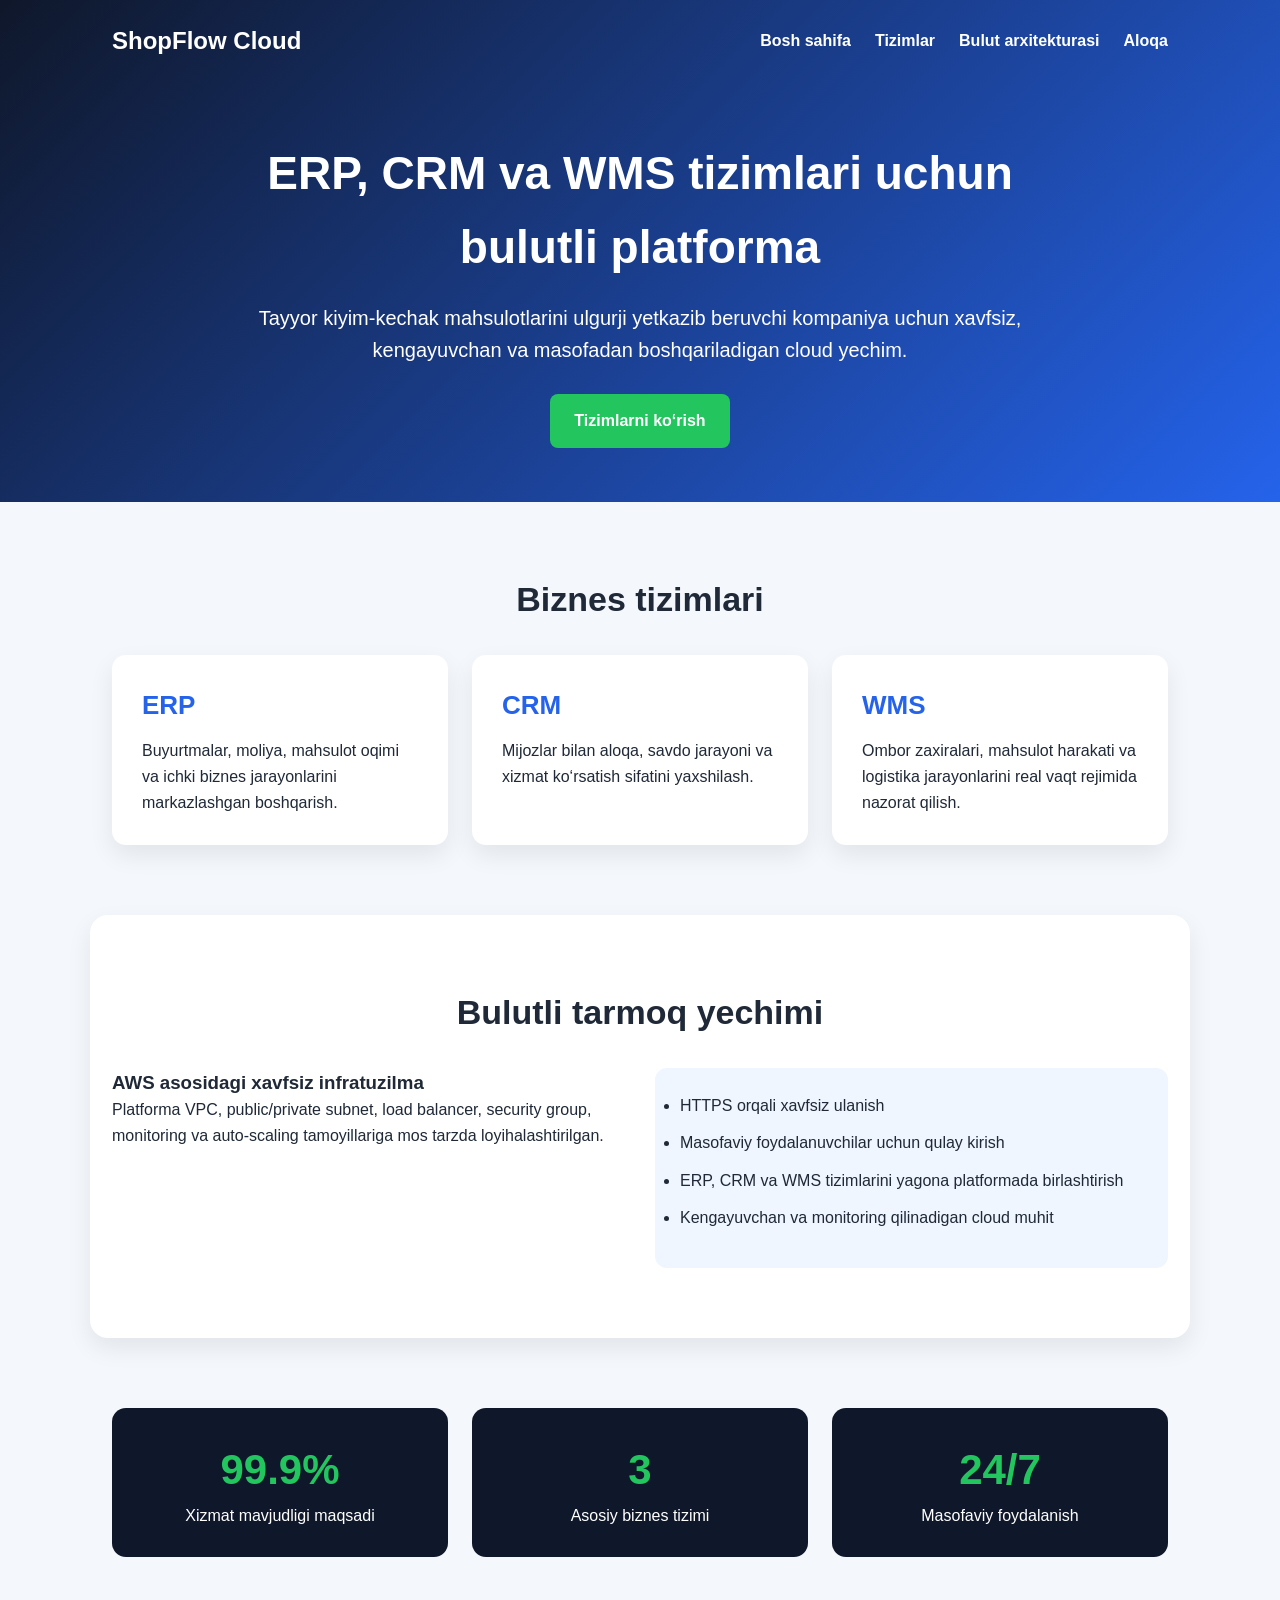
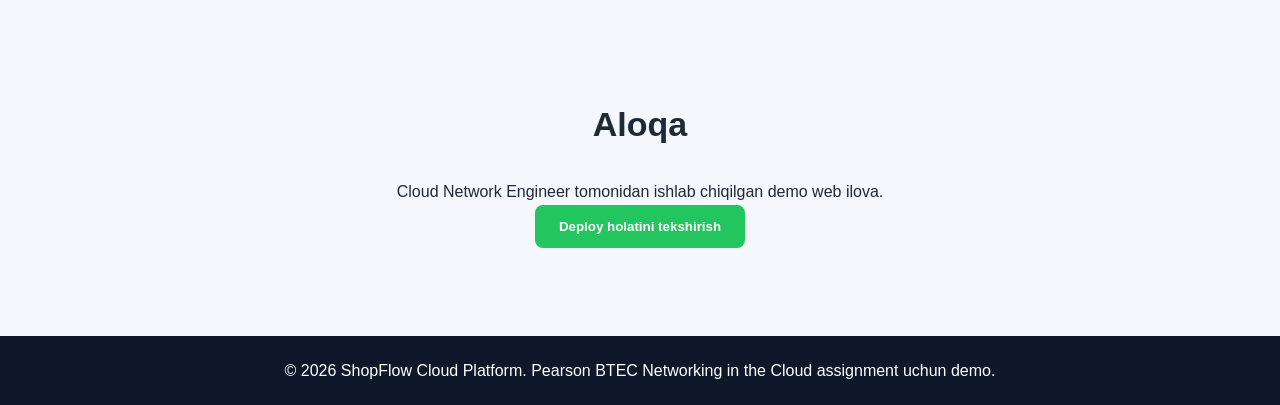
==== index.html @ 27ea15ac "Add files via upload" ====
<!DOCTYPE html>
<html lang="uz">
<head>
  <meta charset="UTF-8" />
  <meta name="viewport" content="width=device-width, initial-scale=1.0" />
  <title>ShopFlow Cloud Platform</title>
  <link rel="stylesheet" href="style.css" />
</head>
<body>
  <header class="header">
    <nav class="navbar">
      <div class="logo">ShopFlow Cloud</div>
      <ul class="nav-links">
        <li><a href="#home">Bosh sahifa</a></li>
        <li><a href="#services">Tizimlar</a></li>
        <li><a href="#architecture">Bulut arxitekturasi</a></li>
        <li><a href="#contact">Aloqa</a></li>
      </ul>
    </nav>

    <section id="home" class="hero">
      <div class="hero-content">
        <h1>ERP, CRM va WMS tizimlari uchun bulutli platforma</h1>
        <p>Tayyor kiyim-kechak mahsulotlarini ulgurji yetkazib beruvchi kompaniya uchun xavfsiz, kengayuvchan va masofadan boshqariladigan cloud yechim.</p>
        <a href="#services" class="btn">Tizimlarni ko‘rish</a>
      </div>
    </section>
  </header>

  <main>
    <section id="services" class="section">
      <h2>Biznes tizimlari</h2>
      <div class="cards">
        <div class="card"><h3>ERP</h3><p>Buyurtmalar, moliya, mahsulot oqimi va ichki biznes jarayonlarini markazlashgan boshqarish.</p></div>
        <div class="card"><h3>CRM</h3><p>Mijozlar bilan aloqa, savdo jarayoni va xizmat ko‘rsatish sifatini yaxshilash.</p></div>
        <div class="card"><h3>WMS</h3><p>Ombor zaxiralari, mahsulot harakati va logistika jarayonlarini real vaqt rejimida nazorat qilish.</p></div>
      </div>
    </section>

    <section id="architecture" class="section architecture">
      <h2>Bulutli tarmoq yechimi</h2>
      <div class="architecture-grid">
        <div>
          <h3>AWS asosidagi xavfsiz infratuzilma</h3>
          <p>Platforma VPC, public/private subnet, load balancer, security group, monitoring va auto-scaling tamoyillariga mos tarzda loyihalashtirilgan.</p>
        </div>
        <ul class="features">
          <li>HTTPS orqali xavfsiz ulanish</li>
          <li>Masofaviy foydalanuvchilar uchun qulay kirish</li>
          <li>ERP, CRM va WMS tizimlarini yagona platformada birlashtirish</li>
          <li>Kengayuvchan va monitoring qilinadigan cloud muhit</li>
        </ul>
      </div>
    </section>

    <section class="section stats">
      <div class="stat"><span>99.9%</span><p>Xizmat mavjudligi maqsadi</p></div>
      <div class="stat"><span>3</span><p>Asosiy biznes tizimi</p></div>
      <div class="stat"><span>24/7</span><p>Masofaviy foydalanish</p></div>
    </section>

    <section id="contact" class="section contact">
      <h2>Aloqa</h2>
      <p>Cloud Network Engineer tomonidan ishlab chiqilgan demo web ilova.</p>
      <button onclick="showMessage()">Deploy holatini tekshirish</button>
      <p id="message"></p>
    </section>
  </main>

  <footer>
    <p>© 2026 ShopFlow Cloud Platform. Pearson BTEC Networking in the Cloud assignment uchun demo.</p>
  </footer>

  <script src="script.js"></script>
</body>
</html>
---- style.css ----
*{margin:0;padding:0;box-sizing:border-box}
body{font-family:Arial,sans-serif;background:#f4f7fb;color:#1f2937;line-height:1.6}
.header{background:linear-gradient(135deg,#0f172a,#2563eb);color:white}
.navbar{max-width:1100px;margin:auto;display:flex;justify-content:space-between;align-items:center;padding:22px}
.logo{font-size:24px;font-weight:bold}
.nav-links{display:flex;list-style:none;gap:24px}
.nav-links a{color:white;text-decoration:none;font-weight:600}
.hero{min-height:420px;display:flex;align-items:center;justify-content:center;text-align:center;padding:40px 20px}
.hero-content{max-width:800px}.hero h1{font-size:46px;margin-bottom:18px}.hero p{font-size:20px;margin-bottom:28px}
.btn,button{background:#22c55e;color:white;border:none;padding:14px 24px;border-radius:8px;font-weight:bold;cursor:pointer;text-decoration:none;display:inline-block}
.section{max-width:1100px;margin:auto;padding:70px 22px}.section h2{font-size:34px;margin-bottom:28px;text-align:center}
.cards{display:grid;grid-template-columns:repeat(3,1fr);gap:24px}.card{background:white;padding:30px;border-radius:14px;box-shadow:0 10px 25px rgba(15,23,42,.08)}
.card h3{color:#2563eb;margin-bottom:12px;font-size:26px}.architecture{background:white;border-radius:18px;box-shadow:0 10px 25px rgba(15,23,42,.08)}
.architecture-grid{display:grid;grid-template-columns:1fr 1fr;gap:30px}.features{background:#eff6ff;padding:25px;border-radius:12px}.features li{margin-bottom:12px}
.stats{display:grid;grid-template-columns:repeat(3,1fr);gap:24px;text-align:center}.stat{background:#0f172a;color:white;padding:28px;border-radius:14px}.stat span{font-size:42px;font-weight:bold;color:#22c55e}
.contact{text-align:center}#message{margin-top:18px;font-weight:bold;color:#16a34a}footer{text-align:center;padding:22px;background:#0f172a;color:white}
@media(max-width:768px){.navbar,.nav-links{flex-direction:column;gap:14px}.hero h1{font-size:34px}.cards,.architecture-grid,.stats{grid-template-columns:1fr}}
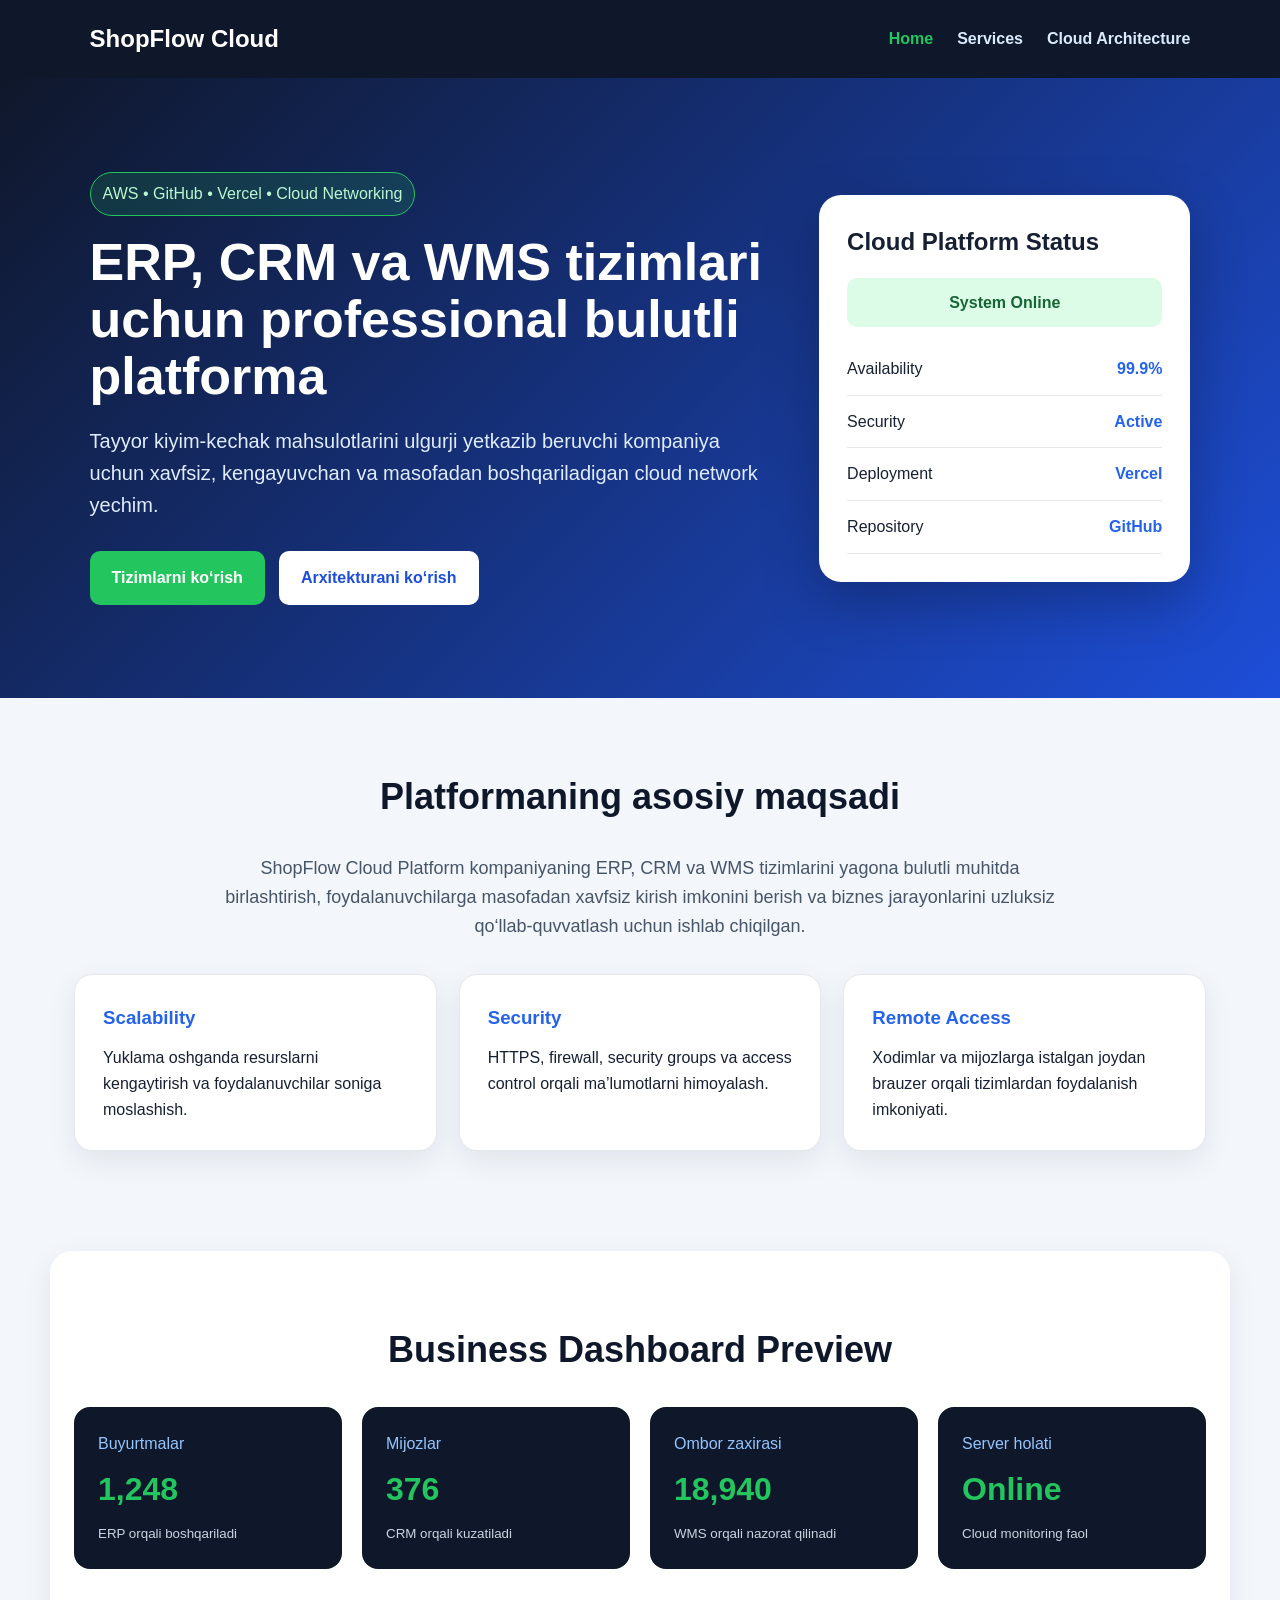
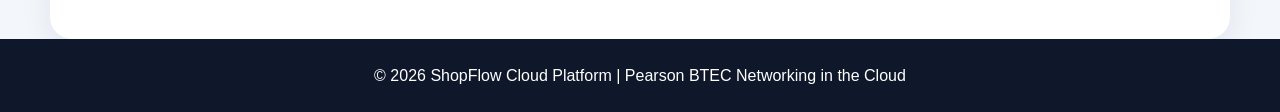
==== commit b5617a1d: "Add files via upload" ====
--- a/index.html
+++ b/index.html
@@ -3,74 +3,61 @@
 <head>
   <meta charset="UTF-8" />
   <meta name="viewport" content="width=device-width, initial-scale=1.0" />
-  <title>ShopFlow Cloud Platform</title>
+  <title>ShopFlow Cloud Platform | Home</title>
   <link rel="stylesheet" href="style.css" />
 </head>
 <body>
-  <header class="header">
-    <nav class="navbar">
-      <div class="logo">ShopFlow Cloud</div>
-      <ul class="nav-links">
-        <li><a href="#home">Bosh sahifa</a></li>
-        <li><a href="#services">Tizimlar</a></li>
-        <li><a href="#architecture">Bulut arxitekturasi</a></li>
-        <li><a href="#contact">Aloqa</a></li>
-      </ul>
-    </nav>
+  <nav class="navbar">
+    <div class="logo">ShopFlow Cloud</div>
+    <ul>
+      <li><a class="active" href="index.html">Home</a></li>
+      <li><a href="services.html">Services</a></li>
+      <li><a href="architecture.html">Cloud Architecture</a></li>
+    </ul>
+  </nav>
 
-    <section id="home" class="hero">
-      <div class="hero-content">
-        <h1>ERP, CRM va WMS tizimlari uchun bulutli platforma</h1>
-        <p>Tayyor kiyim-kechak mahsulotlarini ulgurji yetkazib beruvchi kompaniya uchun xavfsiz, kengayuvchan va masofadan boshqariladigan cloud yechim.</p>
-        <a href="#services" class="btn">Tizimlarni ko‘rish</a>
+  <header class="hero">
+    <div class="hero-text">
+      <span class="badge">AWS • GitHub • Vercel • Cloud Networking</span>
+      <h1>ERP, CRM va WMS tizimlari uchun professional bulutli platforma</h1>
+      <p>Tayyor kiyim-kechak mahsulotlarini ulgurji yetkazib beruvchi kompaniya uchun xavfsiz, kengayuvchan va masofadan boshqariladigan cloud network yechim.</p>
+      <div class="hero-buttons">
+        <a class="btn primary" href="services.html">Tizimlarni ko‘rish</a>
+        <a class="btn secondary" href="architecture.html">Arxitekturani ko‘rish</a>
       </div>
-    </section>
+    </div>
+    <div class="hero-panel">
+      <h3>Cloud Platform Status</h3>
+      <div class="status online">System Online</div>
+      <div class="metric"><span>Availability</span><strong>99.9%</strong></div>
+      <div class="metric"><span>Security</span><strong>Active</strong></div>
+      <div class="metric"><span>Deployment</span><strong>Vercel</strong></div>
+      <div class="metric"><span>Repository</span><strong>GitHub</strong></div>
+    </div>
   </header>
 
   <main>
-    <section id="services" class="section">
-      <h2>Biznes tizimlari</h2>
-      <div class="cards">
-        <div class="card"><h3>ERP</h3><p>Buyurtmalar, moliya, mahsulot oqimi va ichki biznes jarayonlarini markazlashgan boshqarish.</p></div>
-        <div class="card"><h3>CRM</h3><p>Mijozlar bilan aloqa, savdo jarayoni va xizmat ko‘rsatish sifatini yaxshilash.</p></div>
-        <div class="card"><h3>WMS</h3><p>Ombor zaxiralari, mahsulot harakati va logistika jarayonlarini real vaqt rejimida nazorat qilish.</p></div>
+    <section class="section">
+      <h2>Platformaning asosiy maqsadi</h2>
+      <p class="center-text">ShopFlow Cloud Platform kompaniyaning ERP, CRM va WMS tizimlarini yagona bulutli muhitda birlashtirish, foydalanuvchilarga masofadan xavfsiz kirish imkonini berish va biznes jarayonlarini uzluksiz qo‘llab-quvvatlash uchun ishlab chiqilgan.</p>
+      <div class="cards three">
+        <div class="card"><h3>Scalability</h3><p>Yuklama oshganda resurslarni kengaytirish va foydalanuvchilar soniga moslashish.</p></div>
+        <div class="card"><h3>Security</h3><p>HTTPS, firewall, security groups va access control orqali ma’lumotlarni himoyalash.</p></div>
+        <div class="card"><h3>Remote Access</h3><p>Xodimlar va mijozlarga istalgan joydan brauzer orqali tizimlardan foydalanish imkoniyati.</p></div>
       </div>
     </section>
 
-    <section id="architecture" class="section architecture">
-      <h2>Bulutli tarmoq yechimi</h2>
-      <div class="architecture-grid">
-        <div>
-          <h3>AWS asosidagi xavfsiz infratuzilma</h3>
-          <p>Platforma VPC, public/private subnet, load balancer, security group, monitoring va auto-scaling tamoyillariga mos tarzda loyihalashtirilgan.</p>
-        </div>
-        <ul class="features">
-          <li>HTTPS orqali xavfsiz ulanish</li>
-          <li>Masofaviy foydalanuvchilar uchun qulay kirish</li>
-          <li>ERP, CRM va WMS tizimlarini yagona platformada birlashtirish</li>
-          <li>Kengayuvchan va monitoring qilinadigan cloud muhit</li>
-        </ul>
+    <section class="section dashboard">
+      <h2>Business Dashboard Preview</h2>
+      <div class="dashboard-grid">
+        <div class="dash-card"><span>Buyurtmalar</span><strong>1,248</strong><small>ERP orqali boshqariladi</small></div>
+        <div class="dash-card"><span>Mijozlar</span><strong>376</strong><small>CRM orqali kuzatiladi</small></div>
+        <div class="dash-card"><span>Ombor zaxirasi</span><strong>18,940</strong><small>WMS orqali nazorat qilinadi</small></div>
+        <div class="dash-card"><span>Server holati</span><strong>Online</strong><small>Cloud monitoring faol</small></div>
       </div>
-    </section>
-
-    <section class="section stats">
-      <div class="stat"><span>99.9%</span><p>Xizmat mavjudligi maqsadi</p></div>
-      <div class="stat"><span>3</span><p>Asosiy biznes tizimi</p></div>
-      <div class="stat"><span>24/7</span><p>Masofaviy foydalanish</p></div>
-    </section>
-
-    <section id="contact" class="section contact">
-      <h2>Aloqa</h2>
-      <p>Cloud Network Engineer tomonidan ishlab chiqilgan demo web ilova.</p>
-      <button onclick="showMessage()">Deploy holatini tekshirish</button>
-      <p id="message"></p>
     </section>
   </main>
 
-  <footer>
-    <p>© 2026 ShopFlow Cloud Platform. Pearson BTEC Networking in the Cloud assignment uchun demo.</p>
-  </footer>
-
-  <script src="script.js"></script>
+  <footer>© 2026 ShopFlow Cloud Platform | Pearson BTEC Networking in the Cloud</footer>
 </body>
 </html>
--- a/style.css
+++ b/style.css
@@ -1,17 +1,36 @@
-*{margin:0;padding:0;box-sizing:border-box}
-body{font-family:Arial,sans-serif;background:#f4f7fb;color:#1f2937;line-height:1.6}
-.header{background:linear-gradient(135deg,#0f172a,#2563eb);color:white}
-.navbar{max-width:1100px;margin:auto;display:flex;justify-content:space-between;align-items:center;padding:22px}
-.logo{font-size:24px;font-weight:bold}
-.nav-links{display:flex;list-style:none;gap:24px}
-.nav-links a{color:white;text-decoration:none;font-weight:600}
-.hero{min-height:420px;display:flex;align-items:center;justify-content:center;text-align:center;padding:40px 20px}
-.hero-content{max-width:800px}.hero h1{font-size:46px;margin-bottom:18px}.hero p{font-size:20px;margin-bottom:28px}
-.btn,button{background:#22c55e;color:white;border:none;padding:14px 24px;border-radius:8px;font-weight:bold;cursor:pointer;text-decoration:none;display:inline-block}
-.section{max-width:1100px;margin:auto;padding:70px 22px}.section h2{font-size:34px;margin-bottom:28px;text-align:center}
-.cards{display:grid;grid-template-columns:repeat(3,1fr);gap:24px}.card{background:white;padding:30px;border-radius:14px;box-shadow:0 10px 25px rgba(15,23,42,.08)}
-.card h3{color:#2563eb;margin-bottom:12px;font-size:26px}.architecture{background:white;border-radius:18px;box-shadow:0 10px 25px rgba(15,23,42,.08)}
-.architecture-grid{display:grid;grid-template-columns:1fr 1fr;gap:30px}.features{background:#eff6ff;padding:25px;border-radius:12px}.features li{margin-bottom:12px}
-.stats{display:grid;grid-template-columns:repeat(3,1fr);gap:24px;text-align:center}.stat{background:#0f172a;color:white;padding:28px;border-radius:14px}.stat span{font-size:42px;font-weight:bold;color:#22c55e}
-.contact{text-align:center}#message{margin-top:18px;font-weight:bold;color:#16a34a}footer{text-align:center;padding:22px;background:#0f172a;color:white}
-@media(max-width:768px){.navbar,.nav-links{flex-direction:column;gap:14px}.hero h1{font-size:34px}.cards,.architecture-grid,.stats{grid-template-columns:1fr}}
+*{box-sizing:border-box;margin:0;padding:0}
+body{font-family:Arial,Helvetica,sans-serif;background:#f3f6fb;color:#172033;line-height:1.6}
+.navbar{background:#0f172a;color:#fff;display:flex;justify-content:space-between;align-items:center;padding:20px 7%;position:sticky;top:0;z-index:10}
+.logo{font-size:24px;font-weight:800}
+.navbar ul{display:flex;gap:24px;list-style:none}
+.navbar a{color:#dbeafe;text-decoration:none;font-weight:700}
+.navbar a.active,.navbar a:hover{color:#22c55e}
+.hero{min-height:620px;background:linear-gradient(135deg,#0f172a,#1d4ed8);color:white;display:grid;grid-template-columns:1.3fr .7fr;gap:40px;align-items:center;padding:70px 7%}
+.badge{display:inline-block;background:rgba(34,197,94,.15);border:1px solid #22c55e;color:#bbf7d0;padding:8px 12px;border-radius:999px;margin-bottom:18px}
+.hero h1{font-size:52px;line-height:1.1;margin-bottom:20px}
+.hero p{font-size:20px;margin-bottom:30px;color:#e0ecff}
+.hero-buttons{display:flex;gap:14px;flex-wrap:wrap}
+.btn{padding:14px 22px;border-radius:10px;text-decoration:none;font-weight:800}
+.primary{background:#22c55e;color:white}.secondary{background:white;color:#1d4ed8}
+.hero-panel{background:white;color:#172033;border-radius:22px;padding:28px;box-shadow:0 20px 55px rgba(0,0,0,.25)}
+.hero-panel h3{font-size:24px;margin-bottom:16px}.status{padding:12px;border-radius:10px;text-align:center;font-weight:800;margin-bottom:16px}.online{background:#dcfce7;color:#166534}
+.metric{display:flex;justify-content:space-between;padding:13px 0;border-bottom:1px solid #e5e7eb}.metric strong{color:#2563eb}
+.section{max-width:1180px;margin:auto;padding:70px 24px}.section h2{text-align:center;font-size:36px;margin-bottom:28px;color:#0f172a}
+.center-text{max-width:850px;margin:0 auto 34px;text-align:center;font-size:18px;color:#475569}
+.cards.three{display:grid;grid-template-columns:repeat(3,1fr);gap:22px}.card,.service-card{background:white;border-radius:18px;padding:28px;box-shadow:0 10px 30px rgba(15,23,42,.08);border:1px solid #e5e7eb}
+.card h3,.service-card h2{color:#2563eb;margin-bottom:12px}
+.dashboard{background:white;border-radius:22px;margin-top:30px;box-shadow:0 10px 30px rgba(15,23,42,.08)}
+.dashboard-grid{display:grid;grid-template-columns:repeat(4,1fr);gap:20px}
+.dash-card{background:#0f172a;color:white;padding:24px;border-radius:16px}
+.dash-card span{display:block;color:#93c5fd;margin-bottom:8px}.dash-card strong{font-size:32px;color:#22c55e}.dash-card small{display:block;margin-top:8px;color:#cbd5e1}
+.page-header{background:linear-gradient(135deg,#1e3a8a,#2563eb);color:white;text-align:center;padding:90px 24px}
+.page-header h1{font-size:44px;margin-bottom:14px}.page-header p{font-size:19px;color:#e0ecff}
+.service-layout{display:grid;grid-template-columns:repeat(3,1fr);gap:24px}.service-card ul{margin-top:18px;padding-left:20px}.service-card li{margin-bottom:10px}
+.mini{padding-top:50px;padding-bottom:20px}
+.architecture-header{background:linear-gradient(135deg,#064e3b,#2563eb)}
+.architecture-flow{background:white;border:1px solid #dbeafe;border-radius:22px;padding:36px;max-width:780px;margin:auto;box-shadow:0 10px 30px rgba(15,23,42,.08)}
+.flow-box{background:#eff6ff;border:2px solid #2563eb;color:#0f172a;border-radius:14px;padding:16px;text-align:center;font-weight:800;margin:auto;max-width:360px}
+.flow-row{display:grid;grid-template-columns:1fr 1fr;gap:18px;max-width:600px;margin:auto}.wide{max-width:600px;background:#ecfdf5;border-color:#22c55e}
+.arrow{text-align:center;font-size:28px;font-weight:900;color:#2563eb;margin:6px 0}
+footer{text-align:center;background:#0f172a;color:white;padding:24px}
+@media(max-width:900px){.hero{grid-template-columns:1fr}.cards.three,.dashboard-grid,.service-layout{grid-template-columns:1fr}.navbar{flex-direction:column;gap:14px}.navbar ul{flex-wrap:wrap;justify-content:center}.hero h1{font-size:38px}}
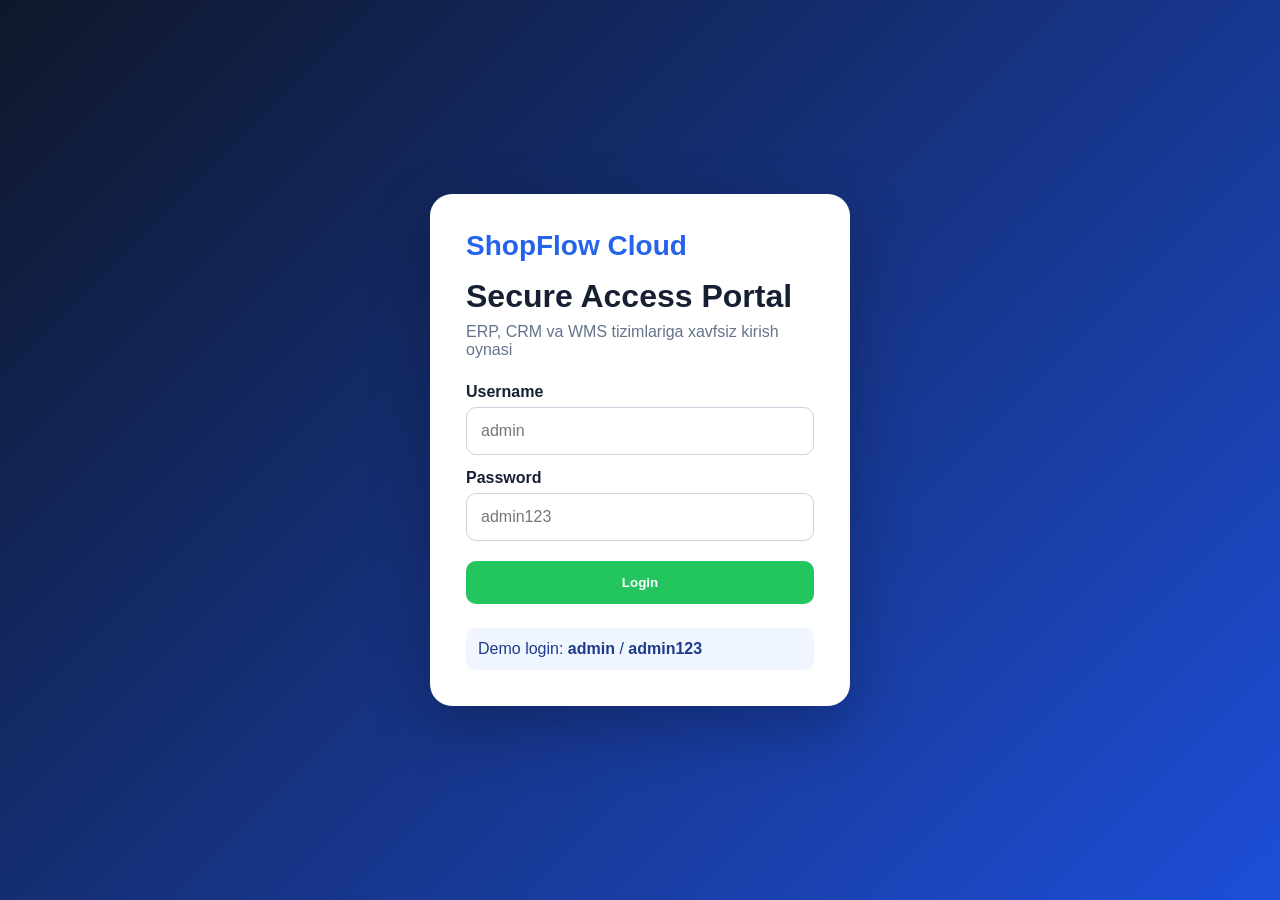
==== commit 7c625df5: "Add files via upload" ====
--- a/index.html
+++ b/index.html
@@ -1,63 +1,33 @@
 <!DOCTYPE html>
 <html lang="uz">
 <head>
-  <meta charset="UTF-8" />
-  <meta name="viewport" content="width=device-width, initial-scale=1.0" />
-  <title>ShopFlow Cloud Platform | Home</title>
-  <link rel="stylesheet" href="style.css" />
+  <meta charset="UTF-8">
+  <meta name="viewport" content="width=device-width, initial-scale=1.0">
+  <title>ShopFlow Cloud | Login</title>
+  <link rel="stylesheet" href="style.css">
 </head>
-<body>
-  <nav class="navbar">
-    <div class="logo">ShopFlow Cloud</div>
-    <ul>
-      <li><a class="active" href="index.html">Home</a></li>
-      <li><a href="services.html">Services</a></li>
-      <li><a href="architecture.html">Cloud Architecture</a></li>
-    </ul>
-  </nav>
+<body class="login-body">
+  <div class="login-card">
+    <div class="brand">ShopFlow Cloud</div>
+    <h1>Secure Access Portal</h1>
+    <p>ERP, CRM va WMS tizimlariga xavfsiz kirish oynasi</p>
 
-  <header class="hero">
-    <div class="hero-text">
-      <span class="badge">AWS • GitHub • Vercel • Cloud Networking</span>
-      <h1>ERP, CRM va WMS tizimlari uchun professional bulutli platforma</h1>
-      <p>Tayyor kiyim-kechak mahsulotlarini ulgurji yetkazib beruvchi kompaniya uchun xavfsiz, kengayuvchan va masofadan boshqariladigan cloud network yechim.</p>
-      <div class="hero-buttons">
-        <a class="btn primary" href="services.html">Tizimlarni ko‘rish</a>
-        <a class="btn secondary" href="architecture.html">Arxitekturani ko‘rish</a>
-      </div>
+    <form onsubmit="return loginUser(event)">
+      <label>Username</label>
+      <input type="text" id="username" placeholder="admin" required>
+
+      <label>Password</label>
+      <input type="password" id="password" placeholder="admin123" required>
+
+      <button type="submit">Login</button>
+      <p id="loginMessage"></p>
+    </form>
+
+    <div class="hint">
+      Demo login: <strong>admin</strong> / <strong>admin123</strong>
     </div>
-    <div class="hero-panel">
-      <h3>Cloud Platform Status</h3>
-      <div class="status online">System Online</div>
-      <div class="metric"><span>Availability</span><strong>99.9%</strong></div>
-      <div class="metric"><span>Security</span><strong>Active</strong></div>
-      <div class="metric"><span>Deployment</span><strong>Vercel</strong></div>
-      <div class="metric"><span>Repository</span><strong>GitHub</strong></div>
-    </div>
-  </header>
+  </div>
 
-  <main>
-    <section class="section">
-      <h2>Platformaning asosiy maqsadi</h2>
-      <p class="center-text">ShopFlow Cloud Platform kompaniyaning ERP, CRM va WMS tizimlarini yagona bulutli muhitda birlashtirish, foydalanuvchilarga masofadan xavfsiz kirish imkonini berish va biznes jarayonlarini uzluksiz qo‘llab-quvvatlash uchun ishlab chiqilgan.</p>
-      <div class="cards three">
-        <div class="card"><h3>Scalability</h3><p>Yuklama oshganda resurslarni kengaytirish va foydalanuvchilar soniga moslashish.</p></div>
-        <div class="card"><h3>Security</h3><p>HTTPS, firewall, security groups va access control orqali ma’lumotlarni himoyalash.</p></div>
-        <div class="card"><h3>Remote Access</h3><p>Xodimlar va mijozlarga istalgan joydan brauzer orqali tizimlardan foydalanish imkoniyati.</p></div>
-      </div>
-    </section>
-
-    <section class="section dashboard">
-      <h2>Business Dashboard Preview</h2>
-      <div class="dashboard-grid">
-        <div class="dash-card"><span>Buyurtmalar</span><strong>1,248</strong><small>ERP orqali boshqariladi</small></div>
-        <div class="dash-card"><span>Mijozlar</span><strong>376</strong><small>CRM orqali kuzatiladi</small></div>
-        <div class="dash-card"><span>Ombor zaxirasi</span><strong>18,940</strong><small>WMS orqali nazorat qilinadi</small></div>
-        <div class="dash-card"><span>Server holati</span><strong>Online</strong><small>Cloud monitoring faol</small></div>
-      </div>
-    </section>
-  </main>
-
-  <footer>© 2026 ShopFlow Cloud Platform | Pearson BTEC Networking in the Cloud</footer>
+  <script src="script.js"></script>
 </body>
 </html>
--- a/style.css
+++ b/style.css
@@ -1,36 +1,20 @@
 *{box-sizing:border-box;margin:0;padding:0}
-body{font-family:Arial,Helvetica,sans-serif;background:#f3f6fb;color:#172033;line-height:1.6}
-.navbar{background:#0f172a;color:#fff;display:flex;justify-content:space-between;align-items:center;padding:20px 7%;position:sticky;top:0;z-index:10}
-.logo{font-size:24px;font-weight:800}
-.navbar ul{display:flex;gap:24px;list-style:none}
-.navbar a{color:#dbeafe;text-decoration:none;font-weight:700}
-.navbar a.active,.navbar a:hover{color:#22c55e}
-.hero{min-height:620px;background:linear-gradient(135deg,#0f172a,#1d4ed8);color:white;display:grid;grid-template-columns:1.3fr .7fr;gap:40px;align-items:center;padding:70px 7%}
-.badge{display:inline-block;background:rgba(34,197,94,.15);border:1px solid #22c55e;color:#bbf7d0;padding:8px 12px;border-radius:999px;margin-bottom:18px}
-.hero h1{font-size:52px;line-height:1.1;margin-bottom:20px}
-.hero p{font-size:20px;margin-bottom:30px;color:#e0ecff}
-.hero-buttons{display:flex;gap:14px;flex-wrap:wrap}
-.btn{padding:14px 22px;border-radius:10px;text-decoration:none;font-weight:800}
-.primary{background:#22c55e;color:white}.secondary{background:white;color:#1d4ed8}
-.hero-panel{background:white;color:#172033;border-radius:22px;padding:28px;box-shadow:0 20px 55px rgba(0,0,0,.25)}
-.hero-panel h3{font-size:24px;margin-bottom:16px}.status{padding:12px;border-radius:10px;text-align:center;font-weight:800;margin-bottom:16px}.online{background:#dcfce7;color:#166534}
-.metric{display:flex;justify-content:space-between;padding:13px 0;border-bottom:1px solid #e5e7eb}.metric strong{color:#2563eb}
-.section{max-width:1180px;margin:auto;padding:70px 24px}.section h2{text-align:center;font-size:36px;margin-bottom:28px;color:#0f172a}
-.center-text{max-width:850px;margin:0 auto 34px;text-align:center;font-size:18px;color:#475569}
-.cards.three{display:grid;grid-template-columns:repeat(3,1fr);gap:22px}.card,.service-card{background:white;border-radius:18px;padding:28px;box-shadow:0 10px 30px rgba(15,23,42,.08);border:1px solid #e5e7eb}
-.card h3,.service-card h2{color:#2563eb;margin-bottom:12px}
-.dashboard{background:white;border-radius:22px;margin-top:30px;box-shadow:0 10px 30px rgba(15,23,42,.08)}
-.dashboard-grid{display:grid;grid-template-columns:repeat(4,1fr);gap:20px}
-.dash-card{background:#0f172a;color:white;padding:24px;border-radius:16px}
-.dash-card span{display:block;color:#93c5fd;margin-bottom:8px}.dash-card strong{font-size:32px;color:#22c55e}.dash-card small{display:block;margin-top:8px;color:#cbd5e1}
-.page-header{background:linear-gradient(135deg,#1e3a8a,#2563eb);color:white;text-align:center;padding:90px 24px}
-.page-header h1{font-size:44px;margin-bottom:14px}.page-header p{font-size:19px;color:#e0ecff}
-.service-layout{display:grid;grid-template-columns:repeat(3,1fr);gap:24px}.service-card ul{margin-top:18px;padding-left:20px}.service-card li{margin-bottom:10px}
-.mini{padding-top:50px;padding-bottom:20px}
-.architecture-header{background:linear-gradient(135deg,#064e3b,#2563eb)}
-.architecture-flow{background:white;border:1px solid #dbeafe;border-radius:22px;padding:36px;max-width:780px;margin:auto;box-shadow:0 10px 30px rgba(15,23,42,.08)}
-.flow-box{background:#eff6ff;border:2px solid #2563eb;color:#0f172a;border-radius:14px;padding:16px;text-align:center;font-weight:800;margin:auto;max-width:360px}
-.flow-row{display:grid;grid-template-columns:1fr 1fr;gap:18px;max-width:600px;margin:auto}.wide{max-width:600px;background:#ecfdf5;border-color:#22c55e}
-.arrow{text-align:center;font-size:28px;font-weight:900;color:#2563eb;margin:6px 0}
-footer{text-align:center;background:#0f172a;color:white;padding:24px}
-@media(max-width:900px){.hero{grid-template-columns:1fr}.cards.three,.dashboard-grid,.service-layout{grid-template-columns:1fr}.navbar{flex-direction:column;gap:14px}.navbar ul{flex-wrap:wrap;justify-content:center}.hero h1{font-size:38px}}
+body{font-family:Arial,Helvetica,sans-serif;background:#eef3f9;color:#172033}
+.login-body{min-height:100vh;display:flex;align-items:center;justify-content:center;background:linear-gradient(135deg,#0f172a,#1d4ed8)}
+.login-card{width:420px;background:white;border-radius:22px;padding:36px;box-shadow:0 20px 60px rgba(0,0,0,.25)}
+.brand{font-size:28px;font-weight:900;color:#2563eb;margin-bottom:16px}.login-card h1{margin-bottom:8px}.login-card p{color:#64748b;margin-bottom:24px}
+label{display:block;margin:14px 0 6px;font-weight:700}input{width:100%;padding:14px;border:1px solid #cbd5e1;border-radius:10px;font-size:16px}
+button{width:100%;padding:14px;margin-top:20px;border:0;border-radius:10px;background:#22c55e;color:white;font-weight:900;cursor:pointer}.hint{margin-top:18px;background:#eff6ff;padding:12px;border-radius:10px;color:#1e3a8a}
+#loginMessage{margin-top:12px;font-weight:700;color:#dc2626}
+.sidebar{position:fixed;left:0;top:0;width:260px;height:100vh;background:#0f172a;color:white;padding:28px 20px}
+.sidebar h2{font-size:28px;margin-bottom:30px;color:#22c55e}.sidebar a{display:block;color:#dbeafe;text-decoration:none;padding:14px;border-radius:10px;margin-bottom:8px;font-weight:700}.sidebar a.active,.sidebar a:hover{background:#1d4ed8;color:white}
+.content{margin-left:260px;padding:34px}.topbar{display:flex;justify-content:space-between;align-items:center;background:white;border-radius:18px;padding:26px;box-shadow:0 8px 28px rgba(15,23,42,.08);margin-bottom:28px}.topbar h1{font-size:34px;color:#0f172a}.topbar p{color:#64748b;margin-top:6px}
+.status{background:#dcfce7;color:#166534;padding:10px 16px;border-radius:999px;font-weight:900}
+.kpi-grid{display:grid;grid-template-columns:repeat(4,1fr);gap:20px;margin-bottom:28px}.kpi{background:#0f172a;color:white;border-radius:18px;padding:24px}.kpi span{display:block;color:#93c5fd;margin-bottom:10px}.kpi strong{font-size:34px;color:#22c55e}.kpi small{display:block;color:#cbd5e1;margin-top:8px}
+.panel-grid{display:grid;grid-template-columns:1fr 1fr;gap:22px}.panel,.system-cards article,.component-grid div{background:white;border-radius:18px;padding:26px;box-shadow:0 8px 28px rgba(15,23,42,.08)}.panel h2{margin-bottom:18px}
+.activity,.service-row{display:flex;justify-content:space-between;border-bottom:1px solid #e5e7eb;padding:14px 0}.activity b,.service-row strong{color:#16a34a}
+.system-cards{display:grid;grid-template-columns:repeat(3,1fr);gap:22px}.system-cards h2{color:#2563eb;margin-bottom:12px}.system-cards p{color:#475569;margin-bottom:18px}.system-cards ul{padding-left:20px}.system-cards li{margin-bottom:9px}
+.flow{background:white;border-radius:20px;padding:32px;max-width:760px;margin:0 auto 28px;box-shadow:0 8px 28px rgba(15,23,42,.08)}.node{background:#eff6ff;border:2px solid #2563eb;border-radius:14px;padding:16px;text-align:center;font-weight:900;max-width:360px;margin:auto}.node.wide{max-width:620px;background:#ecfdf5;border-color:#22c55e}.arrow{text-align:center;font-size:28px;color:#2563eb;font-weight:900;margin:8px}.split{display:grid;grid-template-columns:1fr 1fr;gap:18px;max-width:620px;margin:auto}
+.component-grid{display:grid;grid-template-columns:repeat(3,1fr);gap:20px}.component-grid h3{color:#2563eb;margin-bottom:10px}
+.bar-row{display:grid;grid-template-columns:140px 1fr 60px;gap:14px;align-items:center;margin:18px 0}.bar{height:18px;background:#e5e7eb;border-radius:999px;overflow:hidden}.bar i{display:block;height:100%;background:#22c55e}
+@media(max-width:900px){.sidebar{position:static;width:100%;height:auto}.content{margin-left:0}.kpi-grid,.panel-grid,.system-cards,.component-grid{grid-template-columns:1fr}.topbar{flex-direction:column;align-items:flex-start;gap:14px}}
